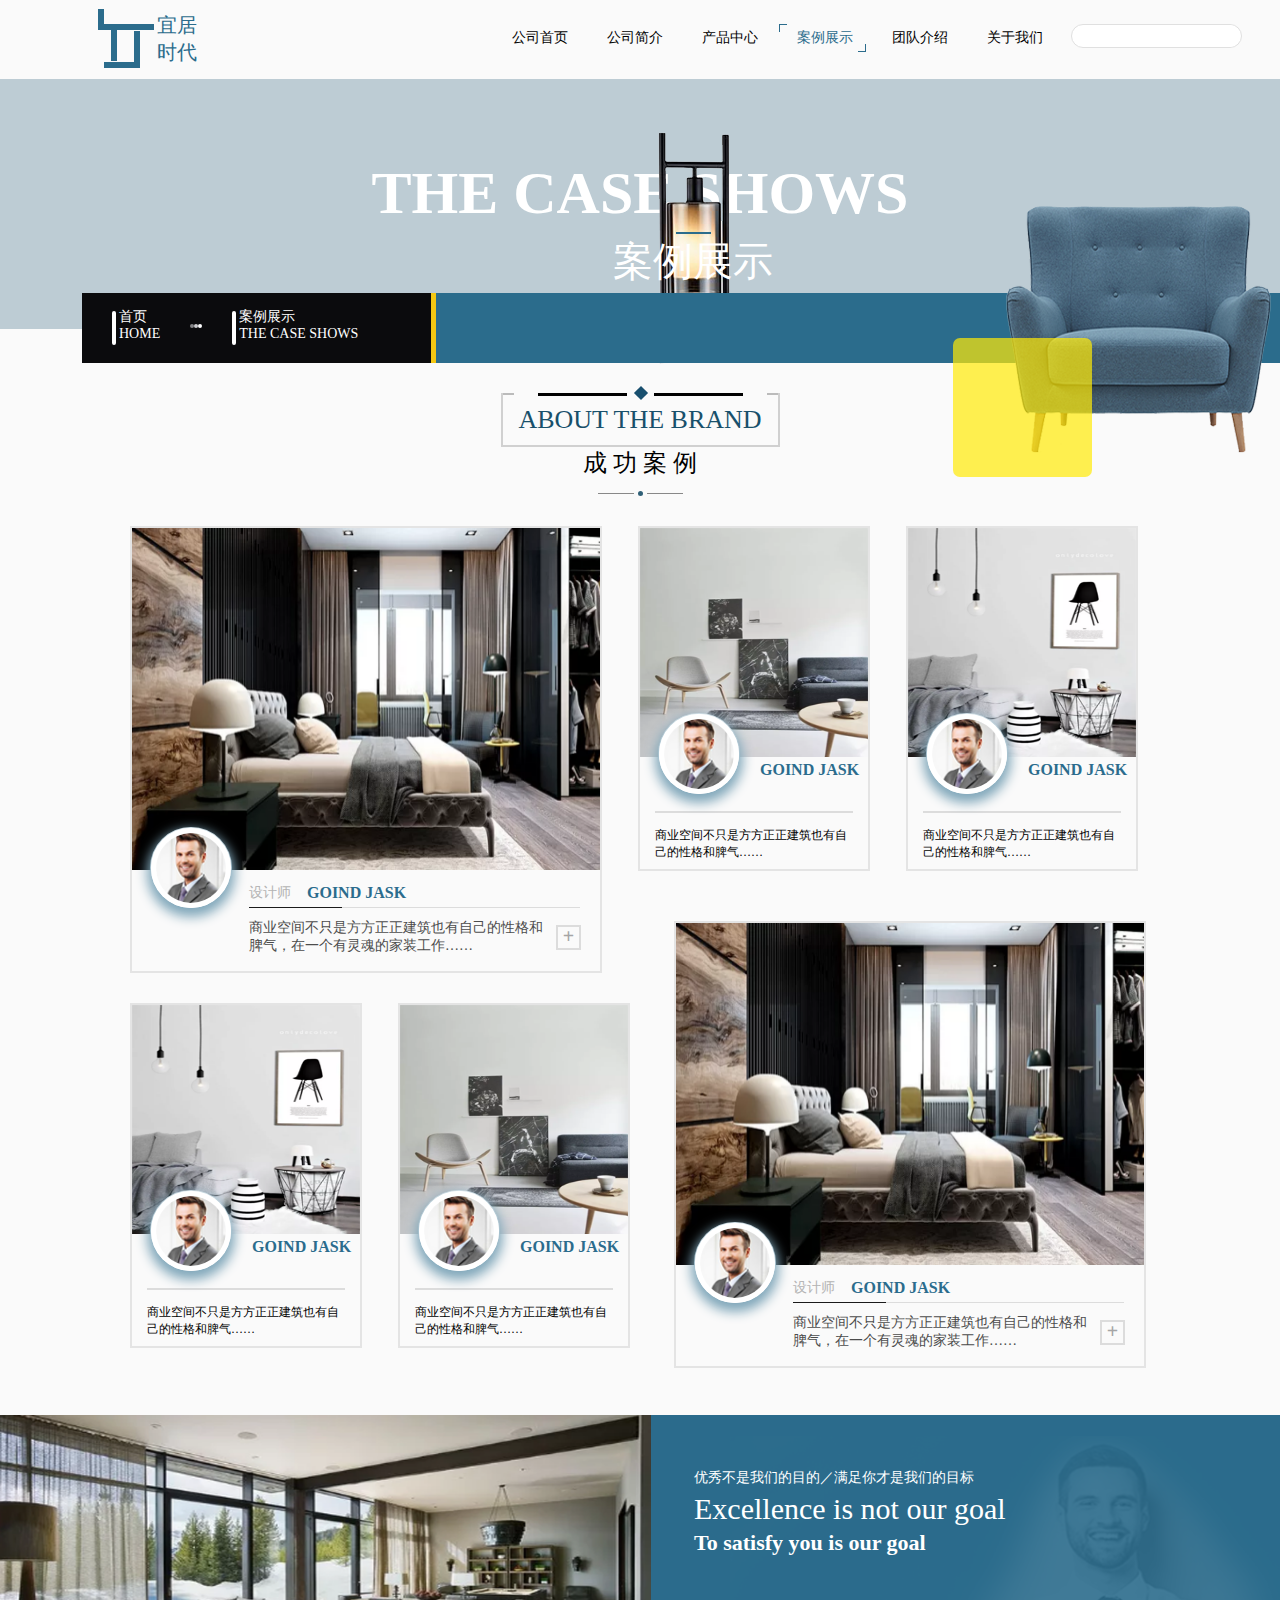
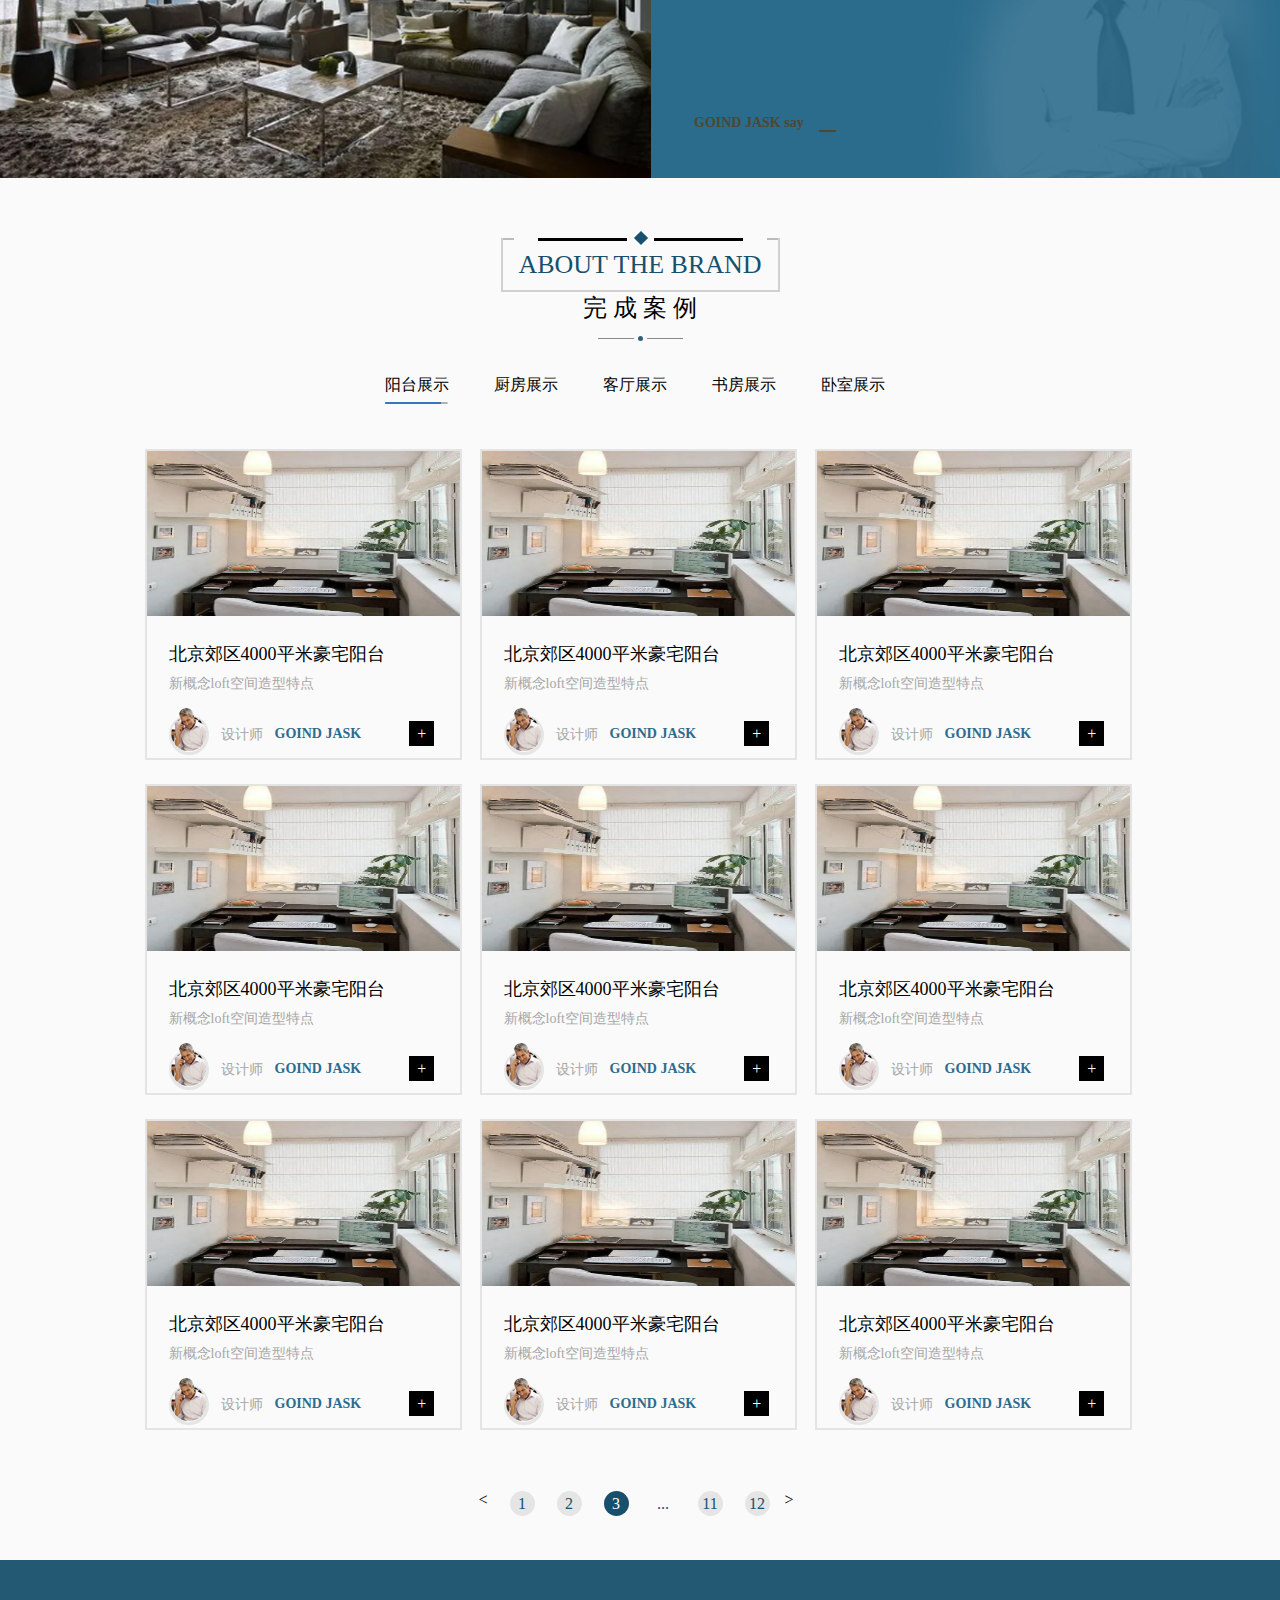
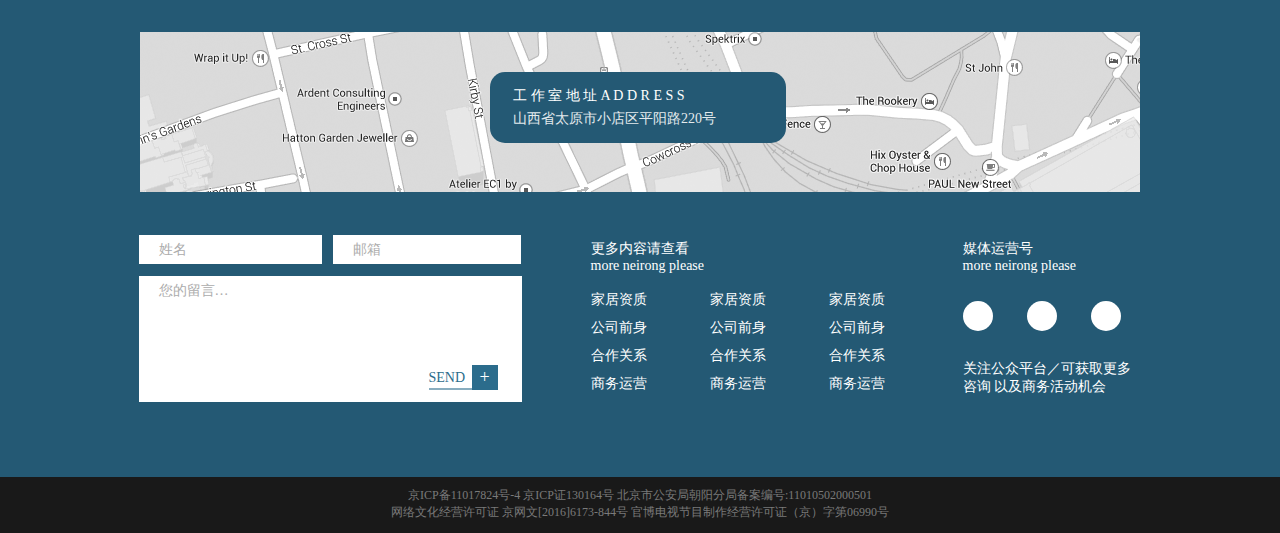
==== anli.html @ 9d671a99 "1" ====
<!DOCTYPE html>
<html lang="en">
<head>
	<meta charset="UTF-8">
	<title>宜居时代</title>
	<link rel="stylesheet" href="css/anli.css">
	<link rel="stylesheet" href="css/public.css">
</head>
<body>
	<!-- 顶部开始 -->
	<div class="top">
		<div class="top_nr">
			<div class="top_nrleft">
				<div class="top_logo">
					<div class="logo_top"></div>
					<div class="logo_bottom">
						<div class="logo_dingwei"></div>
					</div>
				</div>
				<div class="top_logowz">
					宜居时代
				</div>
			</div>
			<div class="top_right">
				<div class="top_search">
					<form action="" method=""> 
						<label for=""></label>
						<input type="search" placeholder="" class="search_kuang">
				    	<input type="submit" value="&#xe633;" class="search_btn">
					</form>
				</div>	
				<div class="top_rwenzi">
					<a href="guanyu.html">
						<div class="top_wzs"></div>
						关于我们
						<div class="top_wzx"></div>
					</a>
				</div>
				<div class="top_rwenzi">
					<a href="tuandui.html">
						<div class="top_wzs"></div>
						团队介绍
						<div class="top_wzx"></div>
					</a>
				</div>
				<div class="top_rwenzi top_rwenzi1">
					<a href="anli.html">
						<div class="top_wzs top_wzs1"></div>
						案例展示
						<div class="top_wzx top_wzx1"></div>
					</a>
				</div>
				<div class="top_rwenzi">
					<a href="chanpin.html">
						<div class="top_wzs"></div>
						产品中心
						<div class="top_wzx"></div>
					</a>
				</div>
				<div class="top_rwenzi">
					<a href="jianjie.html">
						<div class="top_wzs"></div>
						公司简介
						<div class="top_wzx"></div>
					</a>
				</div>
				<div class="top_rwenzi">
					<a href="index.html">
						<div class="top_wzs"></div>
						公司首页
						<div class="top_wzx"></div>
					</a>
				</div>
					
			</div>
		</div>
	</div>
	<!-- 顶部结束 -->
	<!-- banner开始 -->
	<div class="banner">
		<div class="banner_titlte">THE CASE SHOWS</div>
		<img src="img/banner1.png" alt="" class="banner1">
		<div class="banner_zi">
			<div class="banner_lantiao"></div>
			案例展示
		</div>
		<div class="banner_biaoti">
			<div class="banner_biaoti1">
				<div class="banner_shutiao"></div>
				<div class="banner_btwz">
					<p>首页</p>
					<p>HOME</p>
				</div>
				<div class="banner_yuan"></div>
				<div class="banner_yuan banner_yuan1"></div>
				<div class="banner_yuan banner_yuan1 banner_yuan2"></div>

				<div class="banner_shutiao banner_shutiao1"></div>
				<div class="banner_btwz">
					<p>案例展示</p>
					<p>THE CASE SHOWS</p>
				</div>
			</div>
			<div class="banner_biaoti2"></div>
			<img src="img/shafa.png" alt="" class="banner_shafa">
			<div class="banner_huangkuai"></div>
		</div>
	</div>
	<!-- banner结束 -->
	<!-- 成功案例开始 -->
	<div class="succed_title">
		ABOUT THE BRAND
		<div class="succed_tiao"></div>
		<div class="succed_tiao2"></div>
		<div class="succed_tiao3"></div>
		<div class="succed_tiao1"></div>
		<div class="succed_fangkuai"></div>
	</div>
	<div class="succed_name">
		成  功  案  例
	</div>
	<div class="tiao">
		<div class="succed_nametiao"></div>
		<div class="succed_nameyuan"></div>
		<div class="succed_nametiao1"></div>
	</div>
	<div class="succed_neirong">
		<div class="succed_neirong1">
			<img src="img/zuopin1.png" alt="">
			<div class="succeed_touxiang">
				<img src="img/shijishi1.png" alt="">
			</div>
			<div class="succed_jieshao">
				<div class="succed_jieshao_cw">设计师</div>
				<div class="succed_sjsname">GOIND JASK</div>
				<div class="succed_jstiao">
					<div class="succed_jstiao1"></div>
				</div>
				<div class="succed_jssm">
					商业空间不只是方方正正建筑也有自己的性格和脾气，在一个有灵魂的家装工作……
				</div>
				<div class="succed_jiahao">
					<p>+</p>
				</div>
			</div>	
		</div>
		<div class="succed_neirong2">
			<img src="img/zuopin1-1.png" alt="" class="succed_nrimg">
			<div class="succeed_touxiang succeed_touxiang1">
				<img src="img/shijishi1.png" alt="">
			</div>
			<div class="succed_sjsname1">GOIND JASK</div>
			<div class="succed_neirong2js succed_neirong2js1">
				商业空间不只是方方正正建筑也有自己的性格和脾气……
			</div>
		</div>
		<div class="succed_neirong2">
			<img src="img/zuopin1-2.png" alt="" class="succed_nrimg">
			<div class="succeed_touxiang succeed_touxiang1">
				<img src="img/shijishi1.png" alt="">
			</div>
			<div class="succed_sjsname1">GOIND JASK</div>
			<div class="succed_neirong2js succed_neirong2js1">
				商业空间不只是方方正正建筑也有自己的性格和脾气……
			</div>
		</div>

		<div class="succed_neirong2 succed_neirong2_1">
			<img src="img/zuopin1-2.png" alt="" class="succed_nrimg">
			<div class="succeed_touxiang succeed_touxiang1">
				<img src="img/shijishi1.png" alt="">
			</div>
			<div class="succed_sjsname1">GOIND JASK</div>
			<div class="succed_neirong2js succed_neirong2js1">
				商业空间不只是方方正正建筑也有自己的性格和脾气……
			</div>
		</div>
		<div class="succed_neirong2 succed_neirong2_2">
			<img src="img/zuopin1-1.png" alt="" class="succed_nrimg">
			<div class="succeed_touxiang succeed_touxiang1">
				<img src="img/shijishi1.png" alt="">
			</div>
			<div class="succed_sjsname1">GOIND JASK</div>
			<div class="succed_neirong2js succed_neirong2js1">
				商业空间不只是方方正正建筑也有自己的性格和脾气……
			</div>
		</div>
		<div class="succed_neirong1 succed_neirong1_3">
			<img src="img/zuopin1.png" alt="">
			<div class="succeed_touxiang">
				<img src="img/shijishi1.png" alt="">
			</div>
			<div class="succed_jieshao">
				<div class="succed_jieshao_cw">设计师</div>
				<div class="succed_sjsname">GOIND JASK</div>
				<div class="succed_jstiao">
					<div class="succed_jstiao1"></div>
				</div>
				<div class="succed_jssm">
					商业空间不只是方方正正建筑也有自己的性格和脾气，在一个有灵魂的家装工作……
				</div>
				<div class="succed_jiahao">
					<p>+</p>
				</div>
			</div>	
		</div>
	</div>
	<div class="datu">
		<img src="img/datu1.png" alt="" class="datu_img1">
		<img src="img/datu2.png" alt="" class="datu_img2">
		<div class="datu_right"></div>
		<div class="datuzi">
			<p>优秀不是我们的目的／满足你才是我们的目标</p>
			<h4>Excellence is not  our goal</h4>
			<h5>To satisfy you is our goal</h5>
		</div>
		<div class="datuxz">
			<p>GOIND JASK  say</p>
		</div>
		<div class="datu_tiao"></div>
	</div>
	
	<!-- 成功案例结束 -->
	<!-- 完成案例开始 -->
	<div class="wancheng">
		<div class="succed_title succed_title1">
			ABOUT THE BRAND
			<div class="succed_tiao"></div>
			<div class="succed_tiao2"></div>
			<div class="succed_tiao3"></div>
			<div class="succed_tiao1"></div>
			<div class="succed_fangkuai"></div>
		</div>
		<div class="succed_name">
			完 成  案  例
		</div>
		<div class="tiao">
			<div class="succed_nametiao"></div>
			<div class="succed_nameyuan"></div>
			<div class="succed_nametiao1"></div>
		</div>
		<div class="wc_biaoti">
			<a href="">
				<div class="wc_biaoti1">
					<p>阳台展示</p>
					<progress max="100" value="90"></progress>
				</div>
			</a>
			<a href="wenzhang.html">
				<div class="wc_biaoti1">
					<p>厨房展示</p>
				</div>
			</a>
			<a href="">
				<div class="wc_biaoti1">
					<p>客厅展示</p>
				</div>
			</a>
			<a href="">
				<div class="wc_biaoti1">
					<p>书房展示</p>
				</div>
			</a>
			<a href="">
				<div class="wc_biaoti1 wc_biaoti2">
					<p>卧室展示</p>
				</div>
			</a>
		</div>
		<div class="wc_neirong">
			<div class="wc_nr1">
				<img src="img/wc1.png" alt="">
				<p>北京郊区4000平米豪宅阳台</p>
				<h5>新概念loft空间造型特点</h5>
				<div class="wc_touxiang">
					<img src="img/tx1.png" alt="">
				</div>
				<div class="wc_sjs">设计师</div>
				<div class="wc_sjs wc_sjsnm">GOIND JASK</div>
				<div class="wc_hezi">+</div>
			</div>

			<div class="wc_nr1 wc_nr2">
				<img src="img/wc1.png" alt="">
				<p>北京郊区4000平米豪宅阳台</p>
				<h5>新概念loft空间造型特点</h5>
				<div class="wc_touxiang">
					<img src="img/tx1.png" alt="">
				</div>
				<div class="wc_sjs">设计师</div>
				<div class="wc_sjs wc_sjsnm">GOIND JASK</div>
				<div class="wc_hezi">+</div>
			</div>

			<div class="wc_nr1 wc_nr2">
				<img src="img/wc1.png" alt="">
				<p>北京郊区4000平米豪宅阳台</p>
				<h5>新概念loft空间造型特点</h5>
				<div class="wc_touxiang">
					<img src="img/tx1.png" alt="">
				</div>
				<div class="wc_sjs">设计师</div>
				<div class="wc_sjs wc_sjsnm">GOIND JASK</div>
				<div class="wc_hezi">+</div>
			</div>

			<div class="wc_nr1 wc_nr3">
				<img src="img/wc1.png" alt="">
				<p>北京郊区4000平米豪宅阳台</p>
				<h5>新概念loft空间造型特点</h5>
				<div class="wc_touxiang">
					<img src="img/tx1.png" alt="">
				</div>
				<div class="wc_sjs">设计师</div>
				<div class="wc_sjs wc_sjsnm">GOIND JASK</div>
				<div class="wc_hezi">+</div>
			</div>

			<div class="wc_nr1 wc_nr2 wc_nr3">
				<img src="img/wc1.png" alt="">
				<p>北京郊区4000平米豪宅阳台</p>
				<h5>新概念loft空间造型特点</h5>
				<div class="wc_touxiang">
					<img src="img/tx1.png" alt="">
				</div>
				<div class="wc_sjs">设计师</div>
				<div class="wc_sjs wc_sjsnm">GOIND JASK</div>
				<div class="wc_hezi">+</div>
			</div>

			<div class="wc_nr1 wc_nr2 wc_nr3">
				<img src="img/wc1.png" alt="">
				<p>北京郊区4000平米豪宅阳台</p>
				<h5>新概念loft空间造型特点</h5>
				<div class="wc_touxiang">
					<img src="img/tx1.png" alt="">
				</div>
				<div class="wc_sjs">设计师</div>
				<div class="wc_sjs wc_sjsnm">GOIND JASK</div>
				<div class="wc_hezi">+</div>
			</div>

			<div class="wc_nr1 wc_nr3">
				<img src="img/wc1.png" alt="">
				<p>北京郊区4000平米豪宅阳台</p>
				<h5>新概念loft空间造型特点</h5>
				<div class="wc_touxiang">
					<img src="img/tx1.png" alt="">
				</div>
				<div class="wc_sjs">设计师</div>
				<div class="wc_sjs wc_sjsnm">GOIND JASK</div>
				<div class="wc_hezi">+</div>
			</div>

			<div class="wc_nr1 wc_nr2 wc_nr3">
				<img src="img/wc1.png" alt="">
				<p>北京郊区4000平米豪宅阳台</p>
				<h5>新概念loft空间造型特点</h5>
				<div class="wc_touxiang">
					<img src="img/tx1.png" alt="">
				</div>
				<div class="wc_sjs">设计师</div>
				<div class="wc_sjs wc_sjsnm">GOIND JASK</div>
				<div class="wc_hezi">+</div>
			</div>

			<div class="wc_nr1 wc_nr2 wc_nr3">
				<img src="img/wc1.png" alt="">
				<p>北京郊区4000平米豪宅阳台</p>
				<h5>新概念loft空间造型特点</h5>
				<div class="wc_touxiang">
					<img src="img/tx1.png" alt="">
				</div>
				<div class="wc_sjs">设计师</div>
				<div class="wc_sjs wc_sjsnm">GOIND JASK</div>
				<div class="wc_hezi">+</div>
			</div>		
		</div>
		<div class="wc_yema">
			<span class="wc_yemaleft">&lt;</span>	
			<div class="wc_mashu">
				<div class="yema1">1</div>
				<div class="yema1">2</div>
				<div class="yema1 yema2">3</div>
				<div class="yema1 yema3">...</div>
				<div class="yema1">11</div>
				<div class="yema1">12</div>
			</div>
			<span class="wc_yemaright">&gt;</span>
		</div>
	</div>
	<!-- 完成案例结束 -->
	<!-- 站点地图开始 -->
	<div class="map">
		<div class="map_map">
			<img src="img/map.png" alt="">
			<span>&#xe676;</span>
			<div class="map_address">
				<p>工 作 室 地 址 A D D R E S S</p>
				<h5>山西省太原市小店区平阳路220号</h5>
			</div>
		</div>
		<div class="map_lx">
			<div class="map_email">
				<div class="map_name">姓名</div>
				<div class="map_name map_youxiang">邮箱</div>
				<div class="map_name map_liuyan">
					您的留言…
					<div class="map_jiahao">+</div>
					<div class="map_tiao">SEND</div>
				</div>
			</div>
			<div class="map_lianjie">
				<div class="map_lianjie1">
					<p>更多内容请查看</p>
					<span>more neirong please</span>
				</div>
				<div class="map_li1">
						<span>家居资质</span>
						<p>公司前身</p>
						<p>合作关系</p>
						<p>商务运营</p>
					</div>
					<div class="map_li1 map_li2">
						<span>家居资质</span>
						<p>公司前身</p>
						<p>合作关系</p>
						<p>商务运营</p>
					</div>
					<div class="map_li1 map_li2">
						<span>家居资质</span>
						<p>公司前身</p>
						<p>合作关系</p>
						<p>商务运营</p>
					</div>
			</div>
			<div class="map_lianjie map_meiti">
				<div class="map_lianjie1">
					<p>媒体运营号</p>
					<span>more neirong please</span>
				</div>
				<div class="map_weibo">
					<div class="weibo">&#xe699;</div>
					<div class="weibo weixin">&#xe619;</div>
					<div class="weibo weixin">&#xe630;</div>
				</div>
				<div class="map_p">关注公众平台／可获取更多咨询 以及商务活动机会</div>
			</div>
		</div>
	</div>
	<div class="xukezheng">
		<div class="xkz_wenzi">
			京ICP备11017824号-4 京ICP证130164号 北京市公安局朝阳分局备案编号:11010502000501
			<br>网络文化经营许可证 京网文[2016]6173-844号 官博电视节目制作经营许可证（京）字第06990号
		</div>	
	</div>
	<!-- 站点地图结束 -->
</body>
</html>
---- css/anli.css ----
@font-face {
  font-family: 'iconfont';  /* project id 569558 */
  src: url('https://at.alicdn.com/t/font_569558_vj37noidc6p3nmi.eot');
  src: url('https://at.alicdn.com/t/font_569558_vj37noidc6p3nmi.eot?#iefix') format('embedded-opentype'),
  url('https://at.alicdn.com/t/font_569558_vj37noidc6p3nmi.woff') format('woff'),
  url('https://at.alicdn.com/t/font_569558_vj37noidc6p3nmi.ttf') format('truetype'),
  url('https://at.alicdn.com/t/font_569558_vj37noidc6p3nmi.svg#iconfont') format('svg');
}
body{
	background-color: #FAFAFA;
}
.top{
	width: 100%;
	height: 79px;
	padding-top:  9px;
}
.top_nr{
	width: 1152px;	
	height: 59px;
	margin-left: 90px;
}
.top_nrleft{
	width: 103px;
	height: 59px;
	margin-left: 8px;
	float: left;
}
.top_logo{
	float: left;
}
.logo_top{
	width: 56px;
	height: 21px;
	border-bottom: 6px solid #2B6C8C;
	border-left: 6px solid #2B6C8C;
}
.logo_bottom{
	width: 36px;
	height: 37px;
	border-bottom: 6px solid #2B6C8C;
	border-right: 6px solid #2B6C8C;
	margin-top: 1px;
	margin-left: 6px;
	position: relative;
}
.logo_dingwei{
	width: 6px;
	height: 31px;
	background-color: #2B6C8C;
	position: absolute;
	left: 7px;
	top: -1px;
}
.top_logowz{
	width: 44px;
	height: 47px;
	float: left;
	margin-left: 3px;
	margin-top: 3px;
	color: #2B6C8C;
	font-size: 20px;
	font-family: "微软雅黑";
}
.top_rwenzi{
	width: 87px;
	height: 28px;
	margin-left: 8px;
	margin-top: 15px;
	padding-left: 18px; 
	font-size: 16px;
	color: #000;
	font-size: 14px;
	font-family: "微软雅黑";
	line-height: 28px;
	float: right;
	position: relative;
}
.top_rwenzi a{
	color: #000;
}
.top_wzs{
	width: 8px;
	height: 8px;
	border-top: 1px solid #2B6C8C;
	border-left: 1px solid #2B6C8C;
	position: absolute;
	top: 0;
	left: 0;
	opacity: 0;
}
.top_wzx{
	width: 8px;
	height: 8px;
	border-bottom: 1px solid #2B6C8C;
	border-right: 1px solid #2B6C8C;
	position: absolute;
	bottom: 0;
	right: 0;
	opacity: 0;
}
.top_search{
    position: relative;
	width: 171px;
    height: 24px;
    margin-left: 15px;
	margin-top: 15px;
	float: right;
}
.search_kuang{
	width: 171px;
    height: 24px;
    border: 1px solid #e0e0e0;
    padding: 0 10px;
    border-radius: 30px;
    background-color: white;
    position: absolute;
    left: 0;
    top: 0;
    outline: none;
}
.search_btn{
	font-family: 'iconfont';
	float: right;
	width: 24px;
    height: 22px;
    margin-top: 1px;
    margin-right: 2px;
    font-weight: bold;
    border-radius: 30px;
    background-color: white;
    border:0 solid #e0e0e0;
	line-height: 22px;
    font-size: 12px;
    color: #555555;
    position: absolute;
    right: 0px;
    top: 0;
    outline: none;
}
.top_rwenzi:hover{
	cursor: pointer;
	color: #2B6C8C;
}
.top_rwenzi:hover .top_wzs{
	opacity: 1;
}
.top_rwenzi:hover .top_wzx{
	opacity: 1;
}
.top_rwenzi1 a{
	color: #2B6C8C;
}
.top_wzs1{
	opacity: 1;
}
.top_wzx1{
	opacity: 1;
}
.banner{
	width: 100%;
	height: 250px;
	background-color: #BDCCD4;
	position: relative;
}
.banner_lantiao{
	width: 35px;
	height: 2px;
	background-color: #2B6C8C;
	margin: 0 auto;
}
.banner_titlte{
	padding-top: 80px;
	text-align: center;
	font-size: 60px;
	font-weight: bold;
	color: #FFFFFF;
}
.banner1{
	position: absolute;
	left: 600px;
	top: 30px;
}
.banner_zi{
	position: absolute;
	left: 613px;
	top: 153px;
	font-size: 40px;
	color: #fff;
}
.banner_biaoti{
	width: 1200px;
	height: 70px;
	background-color: #2B6C8C;
	margin: 0 auto;
	position: absolute;
	left: 82px;
	top: 214px;
}
.banner_biaoti1{
	width: 349px;
	height: 100%;
	background-color: #0B0B0D;
	float: left;
	padding-left: 30px;
}
.banner_shutiao{
	width: 4px;
	height: 34px;
	background-color: #fff;
	border-radius: 4px;
	margin-top: 18px;
	float: left;
}
.banner_btwz{
	color: #fff;
	float: left;
	margin-top: 15px;
	font-size: 14px;
	padding-left: 3px;
}
.banner_yuan{
	width: 4px;
	height: 4px;
	background-color: #858587;
	margin-left: 30px;
	margin-top: 31px;
	padding-left: 1px;
	border-radius: 50%;
	float: left;
}
.banner_yuan1{
	margin-left: 0;
	background-color: #CBCBCE;
}
.banner_yuan2{
	background-color: #fff;
}
.banner_shutiao1{
	margin-left: 30px;
}
.banner_biaoti2{
	width: 5px;
	height: 100%;
	background-color: #F5C813;
	float: left;
}
.banner_shafa{
	position: absolute;
	right: -110px;
	top: -230px;
}
.banner_huangkuai{
	width: 139px;
	height: 139px;
	background-color: #FFEA05;
	border-radius: 7px;
	opacity: 0.7;
	position: absolute;
	right: 190px;
	top: 45px;
}
.succed_title{
	width: 279px;
	height: 54px;
	margin: 0 auto;
	border-bottom: 2px solid #D0D0D0;
	border-left: 2px solid #D0D0D0;
	border-right: 2px solid #D0D0D0;
	font-size: 26px;
	color: #18506B;
	text-align: center;
	line-height: 54px;
	margin-top: 64px;
	position: relative;
}
.succed_tiao{
	position: absolute;
	left: 0;
	top: 0;
	width: 11px;
	height: 2px;
	background-color: #BBBBBB;
}
.succed_tiao1{
	position: absolute;
	right: 0;
	top: 0;
	width: 11px;
	height: 2px;
	background-color: #BBBBBB;
}
.succed_tiao2{
	position: absolute;
	top: 0;
	left: 35px;
	width: 89px;
	height: 3px;
	background-color: #000000;
}
.succed_tiao3{
	position: absolute;
	top: 0;
	right: 35px;
	width: 89px;
	height: 3px;
	background-color: #000000;
}
.succed_fangkuai{
	width: 10px;
	height: 10px;
	position: absolute;
	left: 133px;
	top: -5px;
	transform: rotate(45deg);
	background-color: #184F6E;
}
.succed_name{
	text-align: center;
	font-size: 24px;
	color:#000000 ;
}
.tiao{
	width: 85px;
	height: 5px;
	margin: 0 auto;
	margin-top: 12px;
}
.succed_nametiao{
	 width: 36px;
	 height: 1px;
	 margin-top: 2px;
	 background-color: #888888;
	 float: left;
}
.succed_nameyuan{
	width: 5px;
	height: 5px;
	border-radius: 50%;
	margin:0 4px;
	background-color: #306077;
	float: left;
}
.succed_nametiao1{
	 width: 36px;
	 height: 1px;
	 margin-top: 2px;
	 background-color: #888888;
	 float: left;
}
.succed_neirong{
	width: 1020px;
	height: 844px;
	margin: 0 auto;
	margin-top: 30px;
	position: relative;
}
.succed_neirong1{
	width: 472px;
	height: 447px;
	border: 2px solid #E4E4E4;
	float: left;
	position: relative;
}
.succed_neirong1 img{
	width: 468px;
	height: 342px;
}
.succeed_touxiang{
	width: 82px;
	height: 82px;
	background-color: #fff;
	border-radius: 50%;
	position: absolute;
	top: 299px;
	left: 18px;
}
.succeed_touxiang img{
	width: 80px;
	height: 80px;
	border-radius: 50%;
	border: 5px solid #fff;
	margin: 0 auto;
	margin-top: 1px;
	display: block;
	box-shadow: 0 5px 12px 4px #80a7ba;
}
.succed_jieshao{
	width: 332px;
	height: 68px;
	margin-left: 117px;
	margin-top: 10px;
	position: relative;
}
.succed_jieshao_cw{
	font-size: 14px;
	font-family: "微软雅黑";
	color: #B4B4B4;
	font-weight: lighter;
	float: left;
}
.succed_sjsname{
	font-family: san francisco display;
	font-size: 16px;
	color: #2B6C8D;
	font-weight: bold;
	margin-left: 16px;
	float: left;
}
.succed_jstiao{
	width: 331px;
	height: 1px;
	background-color: #DCDCDC;
	position: absolute;
	top: 23px;
	left:0;
}
.succed_jstiao1{
	width: 93px;
	height: 1px;
	background-color: #1B1B1B;
	position: absolute;
	left:0;
	top:0;
}
.succed_jssm{
	width: 300px;
	height: 33px;
	font-size: 14px;
	font-family:"微软雅黑";
	color: #4C4C4C;
	position: absolute;
	bottom: 0;
	left: 0;
}
.succed_jiahao{
	width: 25px;
	height: 25px;
	border: 2px solid #DCDCDC;
	position: absolute;
	bottom:2px;
	right:0;
	color: #A5A5A5;
	font-size: 20px;
	font-weight: bold;
	line-height: 19px;
	text-align: center;
}
.succed_neirong2{
	width: 232px;
	height: 345px;
	margin-left: 36px;
	float: left;
	border: 2px solid #E4E4E4;
	position: relative;
}
.succed_nrimg{
	width: 228px;
	height: 229px;
}
.succeed_touxiang1{
	top: 185px;
}
.succed_sjsname1{
	font-family: san francisco display;
	font-size: 16px;
	color: #2B6C8D;
	font-weight: bold;
	margin-left:120px;
	float: left;
}
.succed_neirong2js{
	width: 198px;
	height: 49px;
	border-top: 2px solid #DCDCDC;
	margin: 0 auto;
	margin-top: 50px;
	padding-top: 14px;
}
.succed_neirong2js1{
	font-size: 12px;
}
.succed_neirong2_1{
	position: absolute;
	top:477px;
	margin-left:0;
}
.succed_neirong2_2{
	position: absolute;
	top:477px;
	margin-left: 268px;
}
.succed_neirong1_3{
	margin-top: 50px;
	margin-left: 72px;
}
.datu{
	width: 100%;
	height: 363px;
	margin-top: 45px;
	position: relative;
	background-color:#2B6C8C;
}
.datu_img1{
	width: 651px;
	height: 100%;
	float: left;
}
.datu_right{
	width: 710px;
	height: 100%;
	background-color: #2B6C8C;
	position: absolute;
	top: 0;
	left: 651px;
	opacity: 0.9;
	float: left;
}
.datu_img2{
	width: 550px;
	height: 342px;
	position: absolute;
	bottom: 0;
	right: 0px;
}
.datuzi{
	width: 358px;
	height: 139px;
	position: absolute;
	left: 694px;
	top: 54px;
}
.datuzi p{
	font-size: 14px;
	color: #fff;
}
.datuzi h4{
	font-size: 30px;
	font-weight: 350;
	color: #fff;
	margin-top: 5px;
}
.datuzi h5{
	font-size: 22px;
	color: #fff;
	margin-top: 4px;
}
.datuxz{
	width: 128px;
	height: 15px;
	position: absolute;
	left: 694px;
	top: 300px;
}
.datuxz p{
	font-size: 14px;
	color: #4E4831;
	font-weight: bold;
}
.datu_tiao{
	width: 17px;
	height: 2px;
	position: absolute;
	left:819px;
	top: 315px;
	background-color: #4E4831;
}
.succed_title1{
	margin-top: 60px;
}
.wc_biaoti{
	width: 510px;
	height: 28px;
	margin: 0 auto;
	margin-top: 34px;
}
.wc_biaoti1{
	width: 105px;
	height: 28px;
	color: #000;
	display: inline-block;
}
.wc_biaoti2{
	width: 70px;
}
progress{
	width: 63px;
	height: 4px;
	display: block;
	margin-top: 5px;
}
.wc_neirong{
	width: 991px;
	height: 981px;
	margin: 0 auto;
	margin-top: 46px;
}
.wc_nr1{
	width: 317px;
	height: 311px;
	border: 2px solid #E4E4E4; 
	float: left;
}
.wc_nr1 img{
	width: 313px;
	height: 165px;
}
.wc_nr1 p{
	font-size: 18px;
	margin-top: 22px;
	margin-left: 22px;
}
.wc_nr1 h5{
	font-size: 14px;
	color: #A6A6A6;
	font-weight: 300;
	margin-top: 9px;
	margin-left: 22px;
}
.wc_touxiang{
	width: 40px;
	height: 40px;
	border-radius: 50%;
	border: 3px solid #E5E5E5;
	margin: 22px 0 0 22px;
	position: relative;
	display: inline-block;
	float: left;
}
.wc_touxiang img{
	width: 35px;
	height: 43px;
	position: absolute;
	top:-10px ;
	left: -1px;
}
.wc_sjs{
	font-size: 14px;
	color: #A6A6A6;
	font-weight: 300;
	margin-top: 33px;
	margin-left: 12px;
	display: inline-block;
	float: left;
}
.wc_sjsnm{
	font-weight: bold;
	color: #2C6B8E;
	float: left;
}
.wc_hezi{
	width: 25px;
	height: 25px;
	margin-top: 28px;
	margin-left: 48px;
	float: left;
	background-color: #000000;
	line-height: 25px;
	text-align: center;
	color: #fff;
}
.wc_nr2{
	margin-left: 18px;
}
.wc_nr3{
	margin-top: 24px;
}
.wc_yema{
	width: 323px;
	height: 24px;
	margin: 0 auto;
	margin-top: 61px;
}
.wc_yema span{
	font-size: 16px;
	color: #000;
	float: left;
}
.wc_mashu{
	width: 297px;
	height: 24px;
	float: left;
}
.yema1{
	width: 25px;
	height: 25px;
	border-radius: 50%;
	background-color: #E5E5E5;
	line-height: 25px;
	text-align: center;
	color: #184F6B;
	margin-left: 22px;
	float: left;
}
.yema2{
	background-color: #184F6B;
	color: #fff;
}
.yema3{
	background-color:#FAFAFA;
}
.yema1:hover{
	background-color: #184F6B;
	color: #fff;
	cursor: pointer;
}
.map{
	width: 100%;
	height: 517px;
	background-color: #245974;
	margin-top: 45px;
	float: left;
}
.map_map{
	width: 1000px;
	height: 160px;
	margin: 0 auto;
	margin-top: 72px;
	position: relative;
}
.map_map img{
	width: 1000px;
	height: 160px;
}
.map_map span{
	font-family: 'iconfont';
	font-size: 28px;
	color: #245974;
	position: absolute;
	left: 294px;
	top: 52px;
}
.map_address{
	width: 296px;
	height: 71px;
	border-radius: 15px;
	background-color:#245974;
	position: absolute;
	left: 350px;
	top: 40px;
	padding: 15px 23px;
}
.map_address p{
	font-size: 14px;
	color: #fff;
}
.map_address h5{
	font-size: 14px;
	color: #E3EAED;
	font-weight: 300;
	margin-top: 5px;
}
.map_lx{
	width: 1003px;
	height: 167px;
	margin: 0 auto;
	margin-top: 43px;
}
.map_email{
	width: 383px;
	height: 167px;
	float: left;
}
.map_name{
	width: 183px;
	height: 29px;
	background-color: #fff;
	padding-left: 20px;
	font-size: 14px;
	color: #ACACAC;
	line-height: 29px;
	float: left;
}
.map_youxiang{
	width: 188px;
	margin-left: 11px;
}
.map_liuyan{
	width: 383px;
	height: 126px;
	margin-top: 12px;
}
.map_jiahao{
	width: 26px;
	height: 25px;
	background-color: #2B6C8C;
	float: right;
	margin-right: 24px;
	margin-top: 89px;
	font-size: 18px;
	color: #fff;
	line-height: 25px;
	text-align: center;
}
.map_tiao{
	width: 43px;
	height: 25px;
	border-bottom: 2px solid #88ADBF;
	float: right;
	margin-top: 89px;
	color: #2B6C8C;
	font-size: 14px;
	line-height: 25px;
}
.map_lianjie{
	width: 366px;
	height: 163px;
	padding-left: 69px;
	float: left;
}
.map_lianjie1{
	width: 141px;
	height: 31px;
	margin-top: 5px;
	font-size: 14px;
	color: #fff;
}
.map_li1{
	width: 57px;
	height: 102px;
	margin-top: 20px;
	float: left;
	font-size: 14px;
	color: #fff;
}
.map_li1 p{
	margin-top: 10px;
}
.map_li2{
	margin-left: 62px;
}
.map_meiti{
	width: 179px;
	padding-left: 0;
	float: right;
}
.map_weibo{
	width: 160px;
	height: 89px;
}
.weibo{
	width: 30px;
	height: 30px;
	border-radius: 50%;
	background-color: #fff;
	margin-top: 30px;
	font-family: 'iconfont';
	color: #7F7F7F;
	line-height: 30px;
	text-align: center;
	float: left;
}
.weixin{
	margin-left: 34px;
}
.map_p{
	font-size: 14px;
	color: #fff;
}
.xukezheng{
	width: 100%;
	height: 56px;
	background-color: #191919;
	margin-top: 562px;	
}
.xkz_wenzi{
	width: 523px;
	height: 56px;
	margin: 0 auto;
	font-size: 12px;
	text-align: center;
	padding-top: 10px;
	color: #7A7A7A;
}
---- css/public.css ----
*{
	margin: 0;
	padding: 0;
	text-decoration: none;
	font-style: normal;
	list-style: none;
	-webkit-tap-highlight-color: rgba(0, 0, 0, 0);
	box-sizing:border-box; 
}
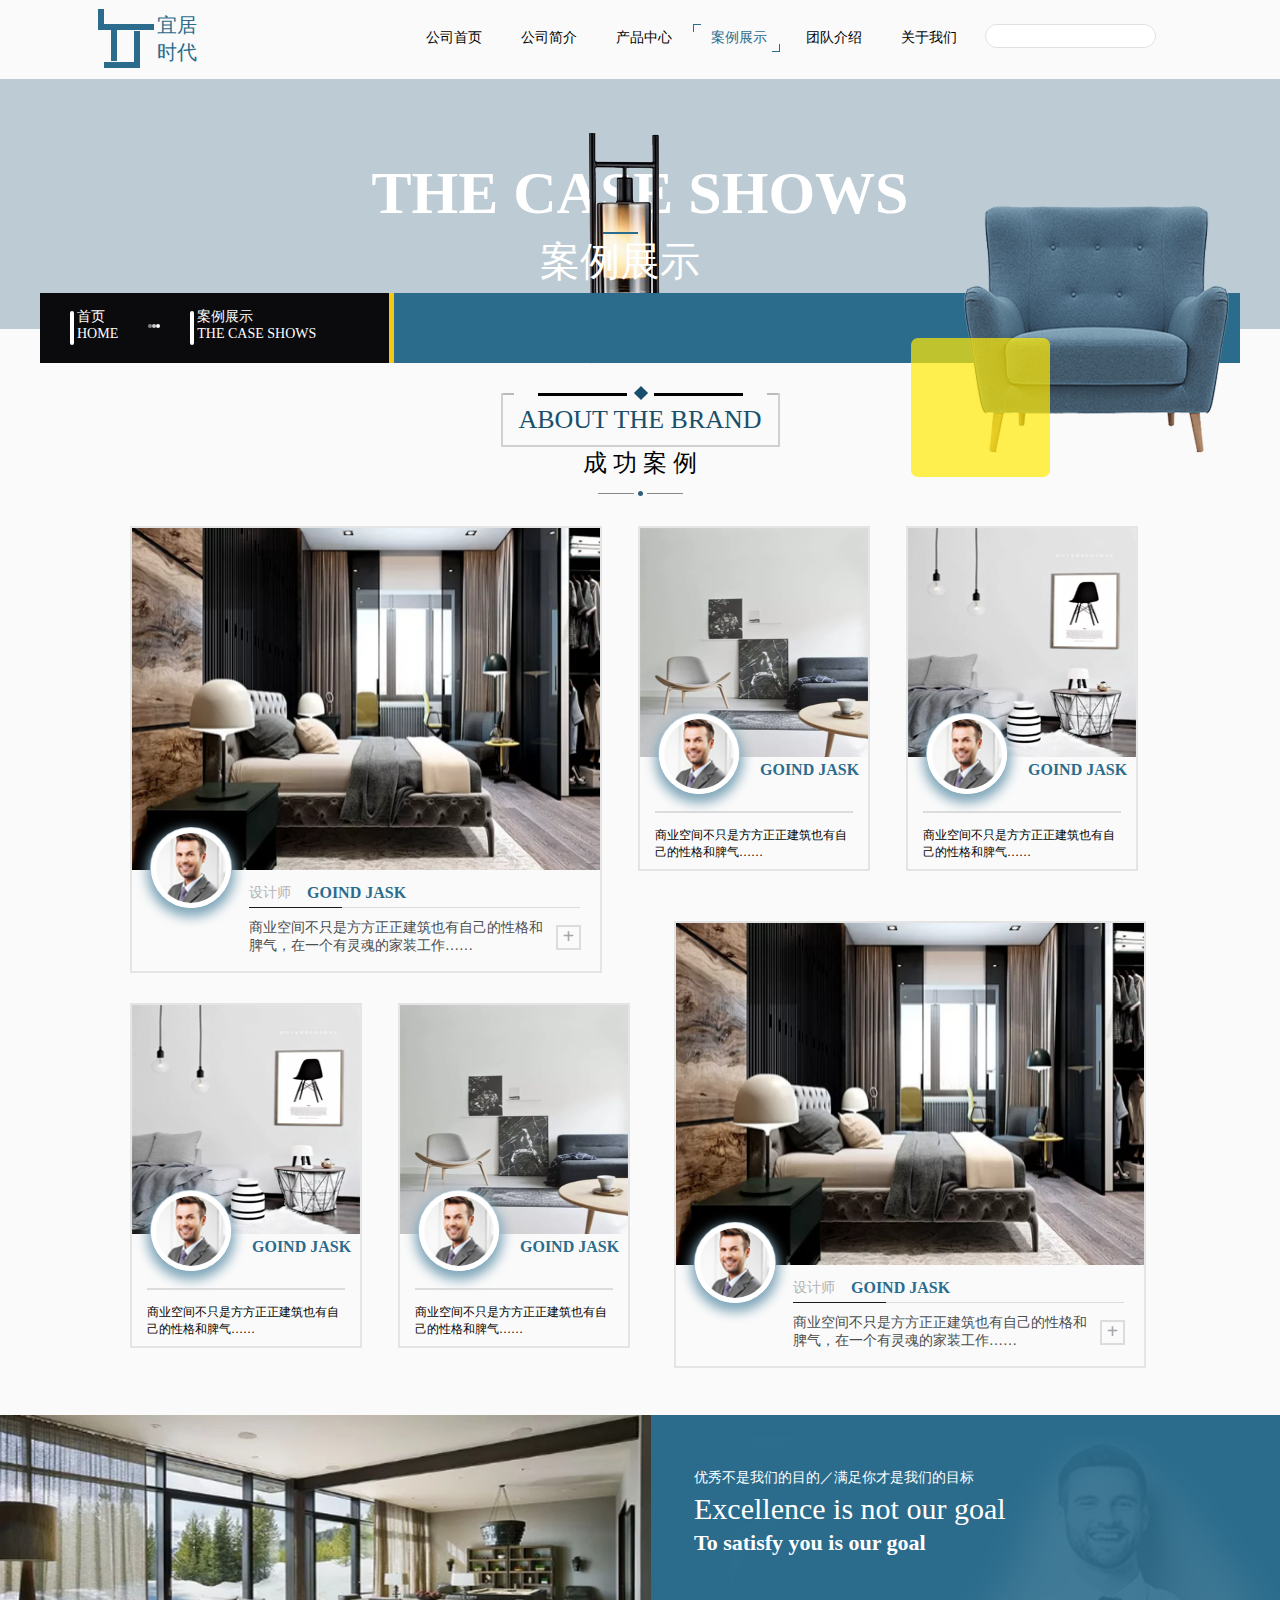
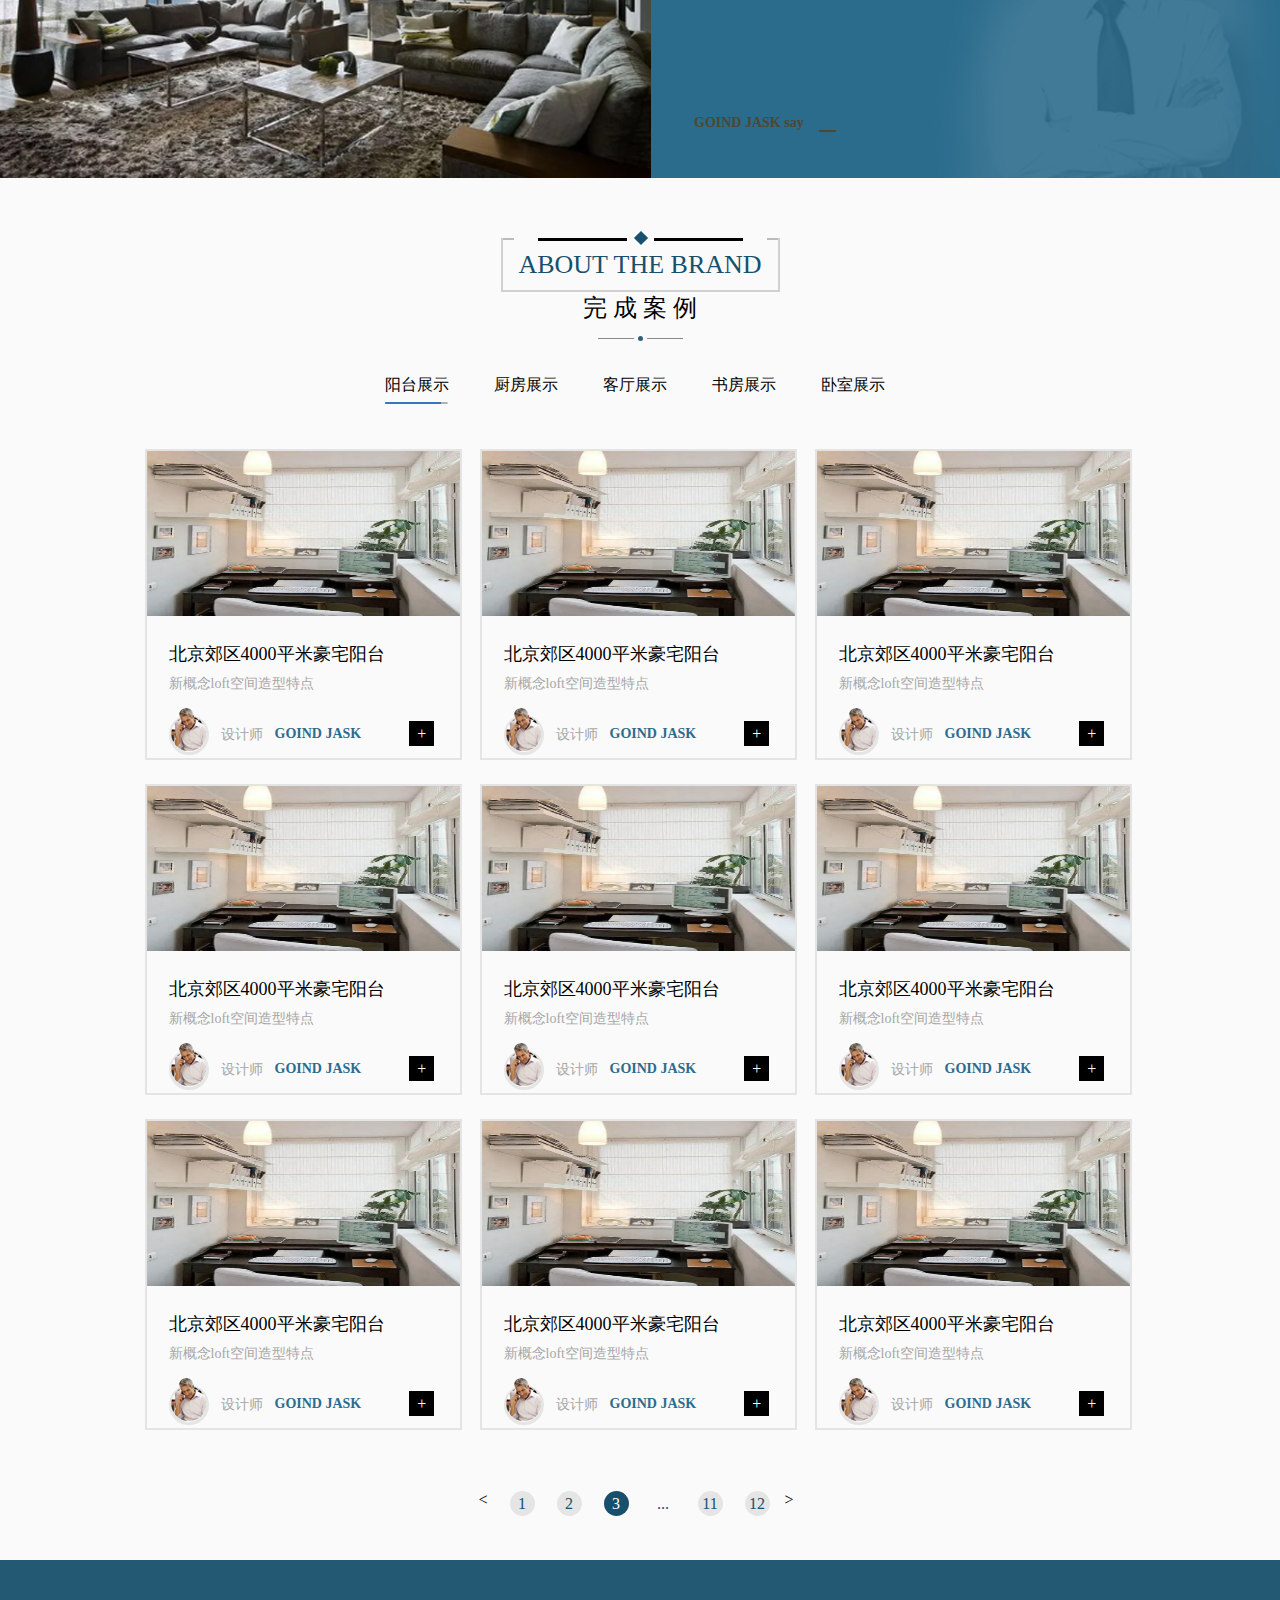
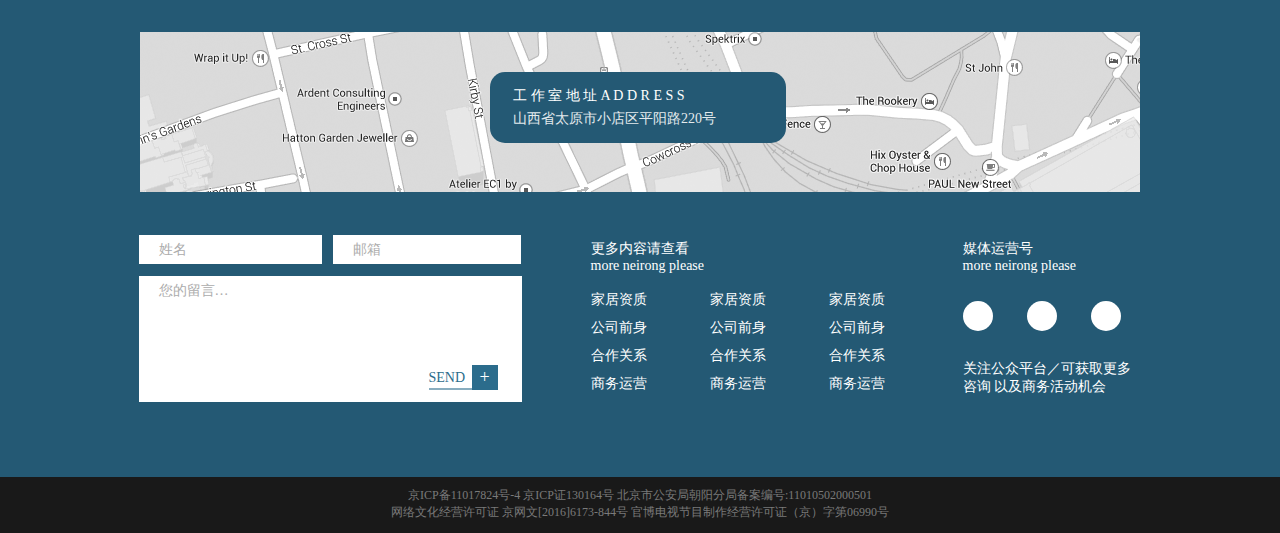
==== commit f426f2bd: "1" ====
--- a/anli.html
+++ b/anli.html
@@ -78,32 +78,35 @@
 	<!-- 顶部结束 -->
 	<!-- banner开始 -->
 	<div class="banner">
-		<div class="banner_titlte">THE CASE SHOWS</div>
-		<img src="img/banner1.png" alt="" class="banner1">
-		<div class="banner_zi">
-			<div class="banner_lantiao"></div>
-			案例展示
-		</div>
-		<div class="banner_biaoti">
-			<div class="banner_biaoti1">
-				<div class="banner_shutiao"></div>
-				<div class="banner_btwz">
-					<p>首页</p>
-					<p>HOME</p>
-				</div>
-				<div class="banner_yuan"></div>
-				<div class="banner_yuan banner_yuan1"></div>
-				<div class="banner_yuan banner_yuan1 banner_yuan2"></div>
-
-				<div class="banner_shutiao banner_shutiao1"></div>
-				<div class="banner_btwz">
-					<p>案例展示</p>
-					<p>THE CASE SHOWS</p>
-				</div>
-			</div>
-			<div class="banner_biaoti2"></div>
-			<img src="img/shafa.png" alt="" class="banner_shafa">
-			<div class="banner_huangkuai"></div>
+		<div class="banner_center">
+			<div class="banner_titlte">THE CASE SHOWS</div>
+			<img src="img/banner1.png" alt="" class="banner1">
+			<div class="banner_zi">
+				<div class="banner_lantiao"></div>
+				案例展示
+			</div>
+			<div class="banner_biaoti">
+				<div class="banner_biaoti1">
+					<div class="banner_shutiao"></div>
+					<div class="banner_btwz">
+						<p>首页</p>
+						<p>HOME</p>
+					</div>
+					<div class="banner_yuan"></div>
+					<div class="banner_yuan banner_yuan1"></div>
+					<div class="banner_yuan banner_yuan1 banner_yuan2"></div>
+
+					<div class="banner_shutiao banner_shutiao1"></div>
+					<div class="banner_btwz">
+						<p>案例展示</p>
+						<p>THE CASE SHOWS</p>
+					</div>
+				</div>
+				<div class="banner_biaoti2"></div>
+				<img src="img/shafa.png" alt="" class="banner_shafa">
+				<div class="banner_huangkuai"></div>
+			</div>
+
 		</div>
 	</div>
 	<!-- banner结束 -->
@@ -379,12 +382,12 @@
 		<div class="wc_yema">
 			<span class="wc_yemaleft">&lt;</span>	
 			<div class="wc_mashu">
-				<div class="yema1">1</div>
-				<div class="yema1">2</div>
-				<div class="yema1 yema2">3</div>
-				<div class="yema1 yema3">...</div>
-				<div class="yema1">11</div>
-				<div class="yema1">12</div>
+				<a href=""><div class="yema1">1</div></a>
+				<a href=""><div class="yema1">2</div></a>
+				<a href=""><div class="yema1 yema2">3</div></a>
+				<a href=""><div class="yema1 yema3">...</div></a>
+				<a href=""><div class="yema1">11</div></a>
+				<a href=""><div class="yema1">12</div></a>
 			</div>
 			<span class="wc_yemaright">&gt;</span>
 		</div>
--- a/css/anli.css
+++ b/css/anli.css
@@ -15,9 +15,10 @@
 	padding-top:  9px;
 }
 .top_nr{
-	width: 1152px;	
 	height: 59px;
+	margin: 0 auto;
 	margin-left: 90px;
+	margin-right: 124px;
 }
 .top_nrleft{
 	width: 103px;
@@ -162,6 +163,12 @@
 	background-color: #BDCCD4;
 	position: relative;
 }
+.banner_center {
+	width: 1200px;
+	height: 250px;
+	margin: 0 auto;
+	position: relative;
+}
 .banner_lantiao{
 	width: 35px;
 	height: 2px;
@@ -177,12 +184,12 @@
 }
 .banner1{
 	position: absolute;
-	left: 600px;
+	left: 490px;
 	top: 30px;
 }
 .banner_zi{
 	position: absolute;
-	left: 613px;
+	left: 500px;
 	top: 153px;
 	font-size: 40px;
 	color: #fff;
@@ -193,7 +200,7 @@
 	background-color: #2B6C8C;
 	margin: 0 auto;
 	position: absolute;
-	left: 82px;
+	/*left: 82px;*/
 	top: 214px;
 }
 .banner_biaoti1{
@@ -860,7 +867,7 @@
 	width: 100%;
 	height: 56px;
 	background-color: #191919;
-	margin-top: 562px;	
+	float: left;
 }
 .xkz_wenzi{
 	width: 523px;
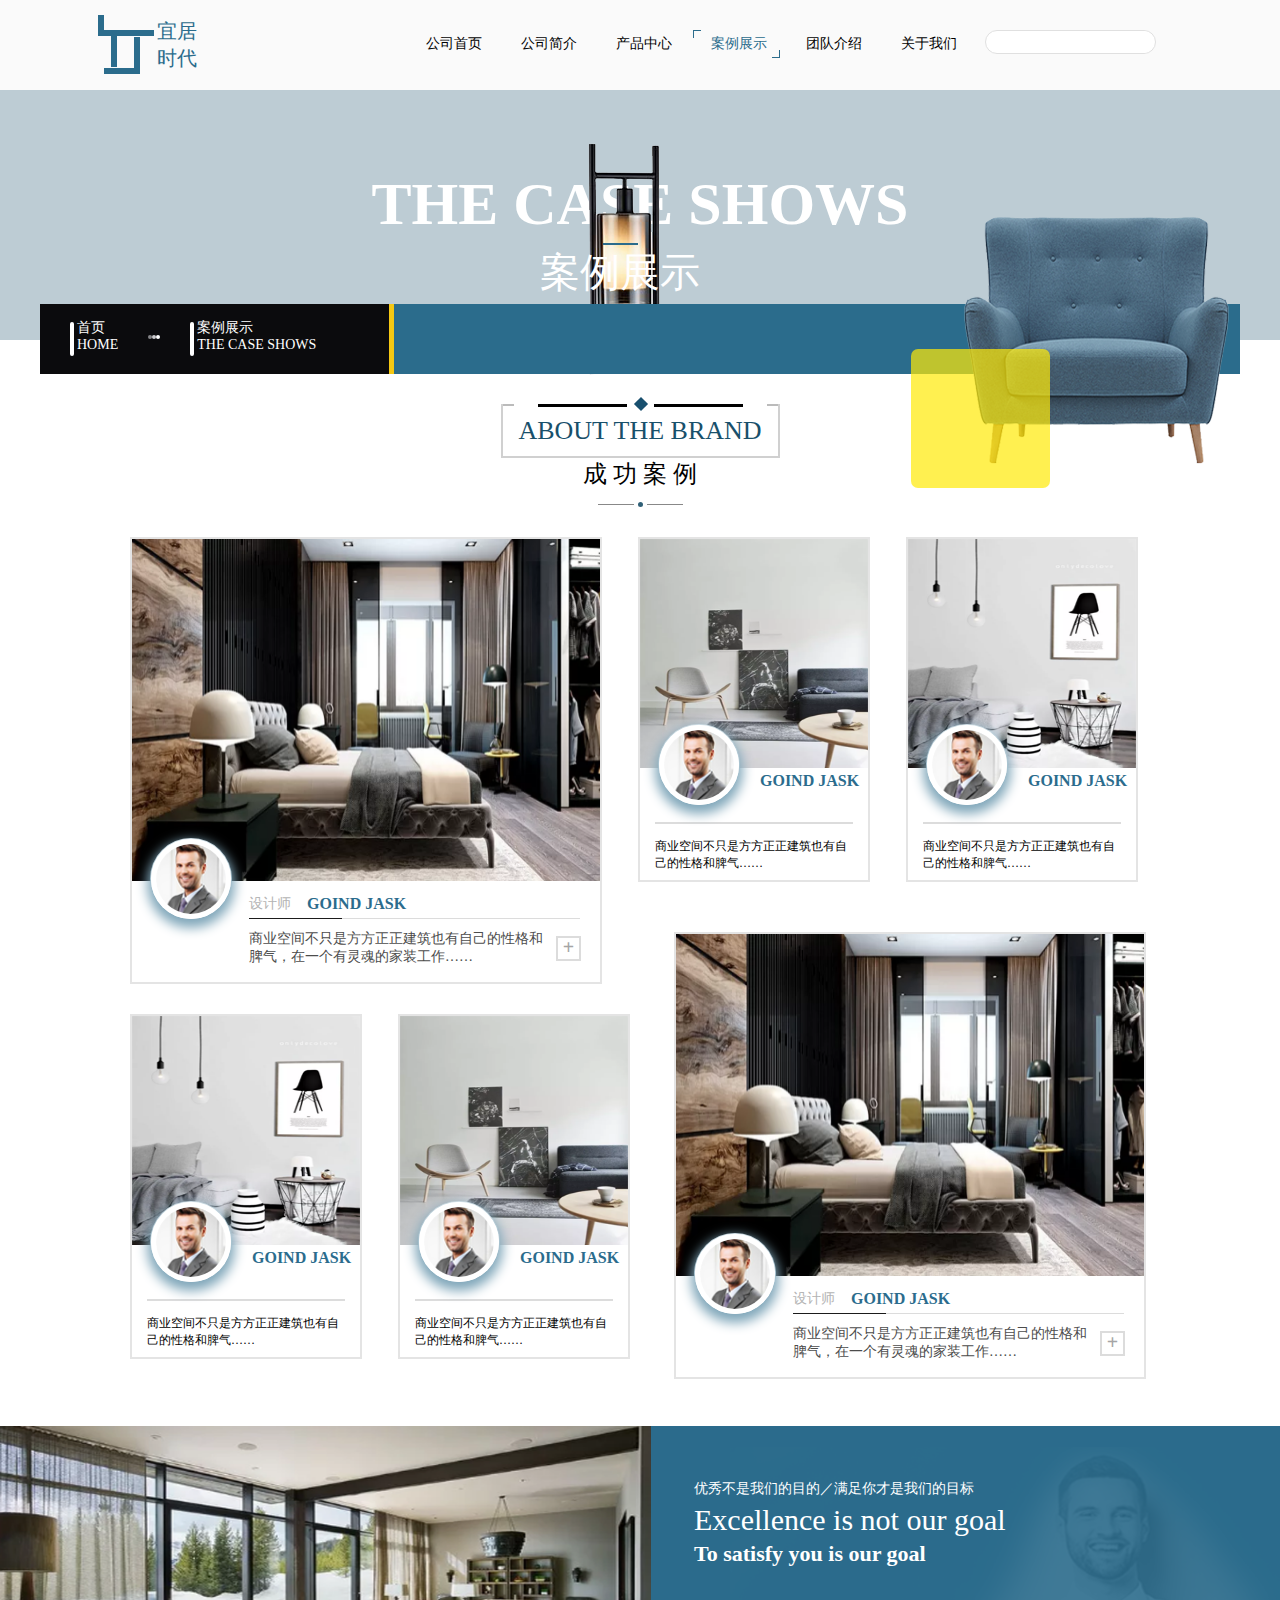
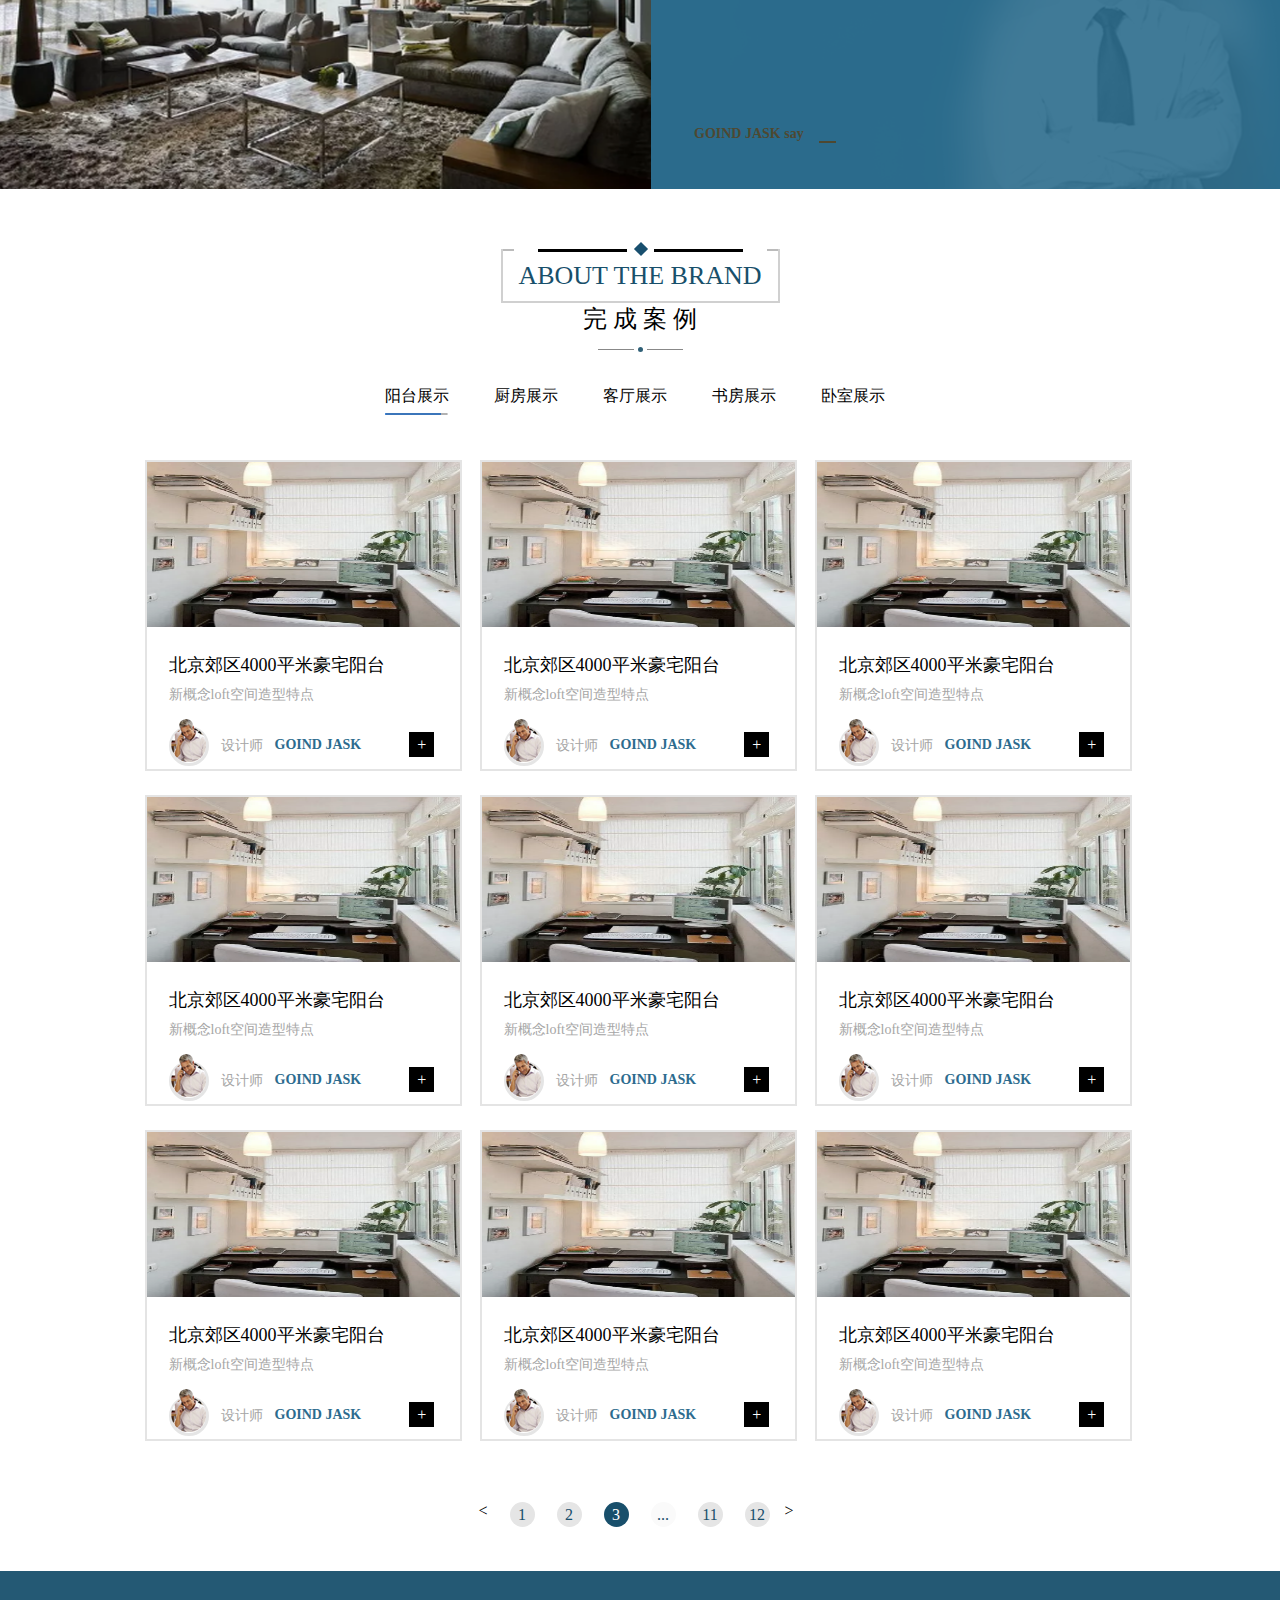
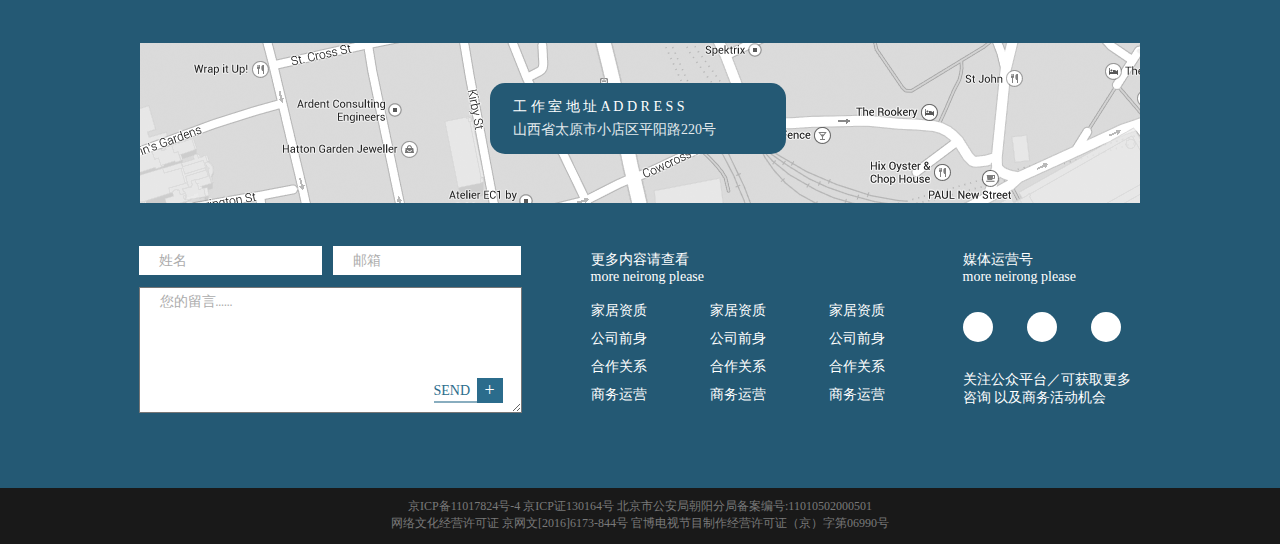
==== commit 990ba796: "1" ====
--- a/anli.html
+++ b/anli.html
@@ -142,9 +142,9 @@
 				<div class="succed_jssm">
 					商业空间不只是方方正正建筑也有自己的性格和脾气，在一个有灵魂的家装工作……
 				</div>
-				<div class="succed_jiahao">
+				<a href="" class="succed_jiahao">
 					<p>+</p>
-				</div>
+				</a>
 			</div>	
 		</div>
 		<div class="succed_neirong2">
@@ -202,9 +202,9 @@
 				<div class="succed_jssm">
 					商业空间不只是方方正正建筑也有自己的性格和脾气，在一个有灵魂的家装工作……
 				</div>
-				<div class="succed_jiahao">
+				<a href="" class="succed_jiahao">
 					<p>+</p>
-				</div>
+				</a>
 			</div>	
 		</div>
 	</div>
@@ -280,7 +280,7 @@
 				</div>
 				<div class="wc_sjs">设计师</div>
 				<div class="wc_sjs wc_sjsnm">GOIND JASK</div>
-				<div class="wc_hezi">+</div>
+				<a href="" class="wc_hezi">+</a>
 			</div>
 
 			<div class="wc_nr1 wc_nr2">
@@ -292,7 +292,7 @@
 				</div>
 				<div class="wc_sjs">设计师</div>
 				<div class="wc_sjs wc_sjsnm">GOIND JASK</div>
-				<div class="wc_hezi">+</div>
+				<a href="" class="wc_hezi">+</a>
 			</div>
 
 			<div class="wc_nr1 wc_nr2">
@@ -304,7 +304,7 @@
 				</div>
 				<div class="wc_sjs">设计师</div>
 				<div class="wc_sjs wc_sjsnm">GOIND JASK</div>
-				<div class="wc_hezi">+</div>
+				<a href="" class="wc_hezi">+</a>
 			</div>
 
 			<div class="wc_nr1 wc_nr3">
@@ -316,7 +316,7 @@
 				</div>
 				<div class="wc_sjs">设计师</div>
 				<div class="wc_sjs wc_sjsnm">GOIND JASK</div>
-				<div class="wc_hezi">+</div>
+				<a href="" class="wc_hezi">+</a>
 			</div>
 
 			<div class="wc_nr1 wc_nr2 wc_nr3">
@@ -328,7 +328,7 @@
 				</div>
 				<div class="wc_sjs">设计师</div>
 				<div class="wc_sjs wc_sjsnm">GOIND JASK</div>
-				<div class="wc_hezi">+</div>
+				<a href="" class="wc_hezi">+</a>
 			</div>
 
 			<div class="wc_nr1 wc_nr2 wc_nr3">
@@ -340,7 +340,7 @@
 				</div>
 				<div class="wc_sjs">设计师</div>
 				<div class="wc_sjs wc_sjsnm">GOIND JASK</div>
-				<div class="wc_hezi">+</div>
+				<a href="" class="wc_hezi">+</a>
 			</div>
 
 			<div class="wc_nr1 wc_nr3">
@@ -352,7 +352,7 @@
 				</div>
 				<div class="wc_sjs">设计师</div>
 				<div class="wc_sjs wc_sjsnm">GOIND JASK</div>
-				<div class="wc_hezi">+</div>
+				<a href="" class="wc_hezi">+</a>
 			</div>
 
 			<div class="wc_nr1 wc_nr2 wc_nr3">
@@ -364,7 +364,7 @@
 				</div>
 				<div class="wc_sjs">设计师</div>
 				<div class="wc_sjs wc_sjsnm">GOIND JASK</div>
-				<div class="wc_hezi">+</div>
+				<a href="" class="wc_hezi">+</a>
 			</div>
 
 			<div class="wc_nr1 wc_nr2 wc_nr3">
@@ -376,7 +376,7 @@
 				</div>
 				<div class="wc_sjs">设计师</div>
 				<div class="wc_sjs wc_sjsnm">GOIND JASK</div>
-				<div class="wc_hezi">+</div>
+				<a href="" class="wc_hezi">+</a>
 			</div>		
 		</div>
 		<div class="wc_yema">
@@ -407,11 +407,11 @@
 			<div class="map_email">
 				<div class="map_name">姓名</div>
 				<div class="map_name map_youxiang">邮箱</div>
-				<div class="map_name map_liuyan">
-					您的留言…
+				<textarea name="" id="" class="map_name map_liuyan">您的留言……  </textarea>
+				<a href="" class="map_jt">
 					<div class="map_jiahao">+</div>
 					<div class="map_tiao">SEND</div>
-				</div>
+				</a>
 			</div>
 			<div class="map_lianjie">
 				<div class="map_lianjie1">
--- a/css/anli.css
+++ b/css/anli.css
@@ -7,12 +7,13 @@
   url('https://at.alicdn.com/t/font_569558_vj37noidc6p3nmi.svg#iconfont') format('svg');
 }
 body{
-	background-color: #FAFAFA;
+	background-color: #fff;
 }
 .top{
 	width: 100%;
-	height: 79px;
-	padding-top:  9px;
+	height:90px;
+	padding-top:  15px;
+	background-color: #FAFAFA;
 }
 .top_nr{
 	height: 59px;
@@ -452,6 +453,10 @@
 	line-height: 19px;
 	text-align: center;
 }
+.succed_jiahao:hover{
+	background-color: #A5A5A5;
+	color:#fff;
+}
 .succed_neirong2{
 	width: 232px;
 	height: 345px;
@@ -664,6 +669,10 @@
 	line-height: 25px;
 	text-align: center;
 	color: #fff;
+}
+.wc_hezi:hover{
+	color: #000;
+	background-color: #2B6C8C;
 }
 .wc_nr2{
 	margin-left: 18px;
@@ -766,6 +775,7 @@
 	width: 383px;
 	height: 167px;
 	float: left;
+	position: relative;
 }
 .map_name{
 	width: 183px;
@@ -784,7 +794,14 @@
 .map_liuyan{
 	width: 383px;
 	height: 126px;
+	max-width:383px ;
+	max-height: 126px;
 	margin-top: 12px;
+}
+.map_jt{
+	position: absolute;
+	right:-5px;
+	bottom:10px;
 }
 .map_jiahao{
 	width: 26px;
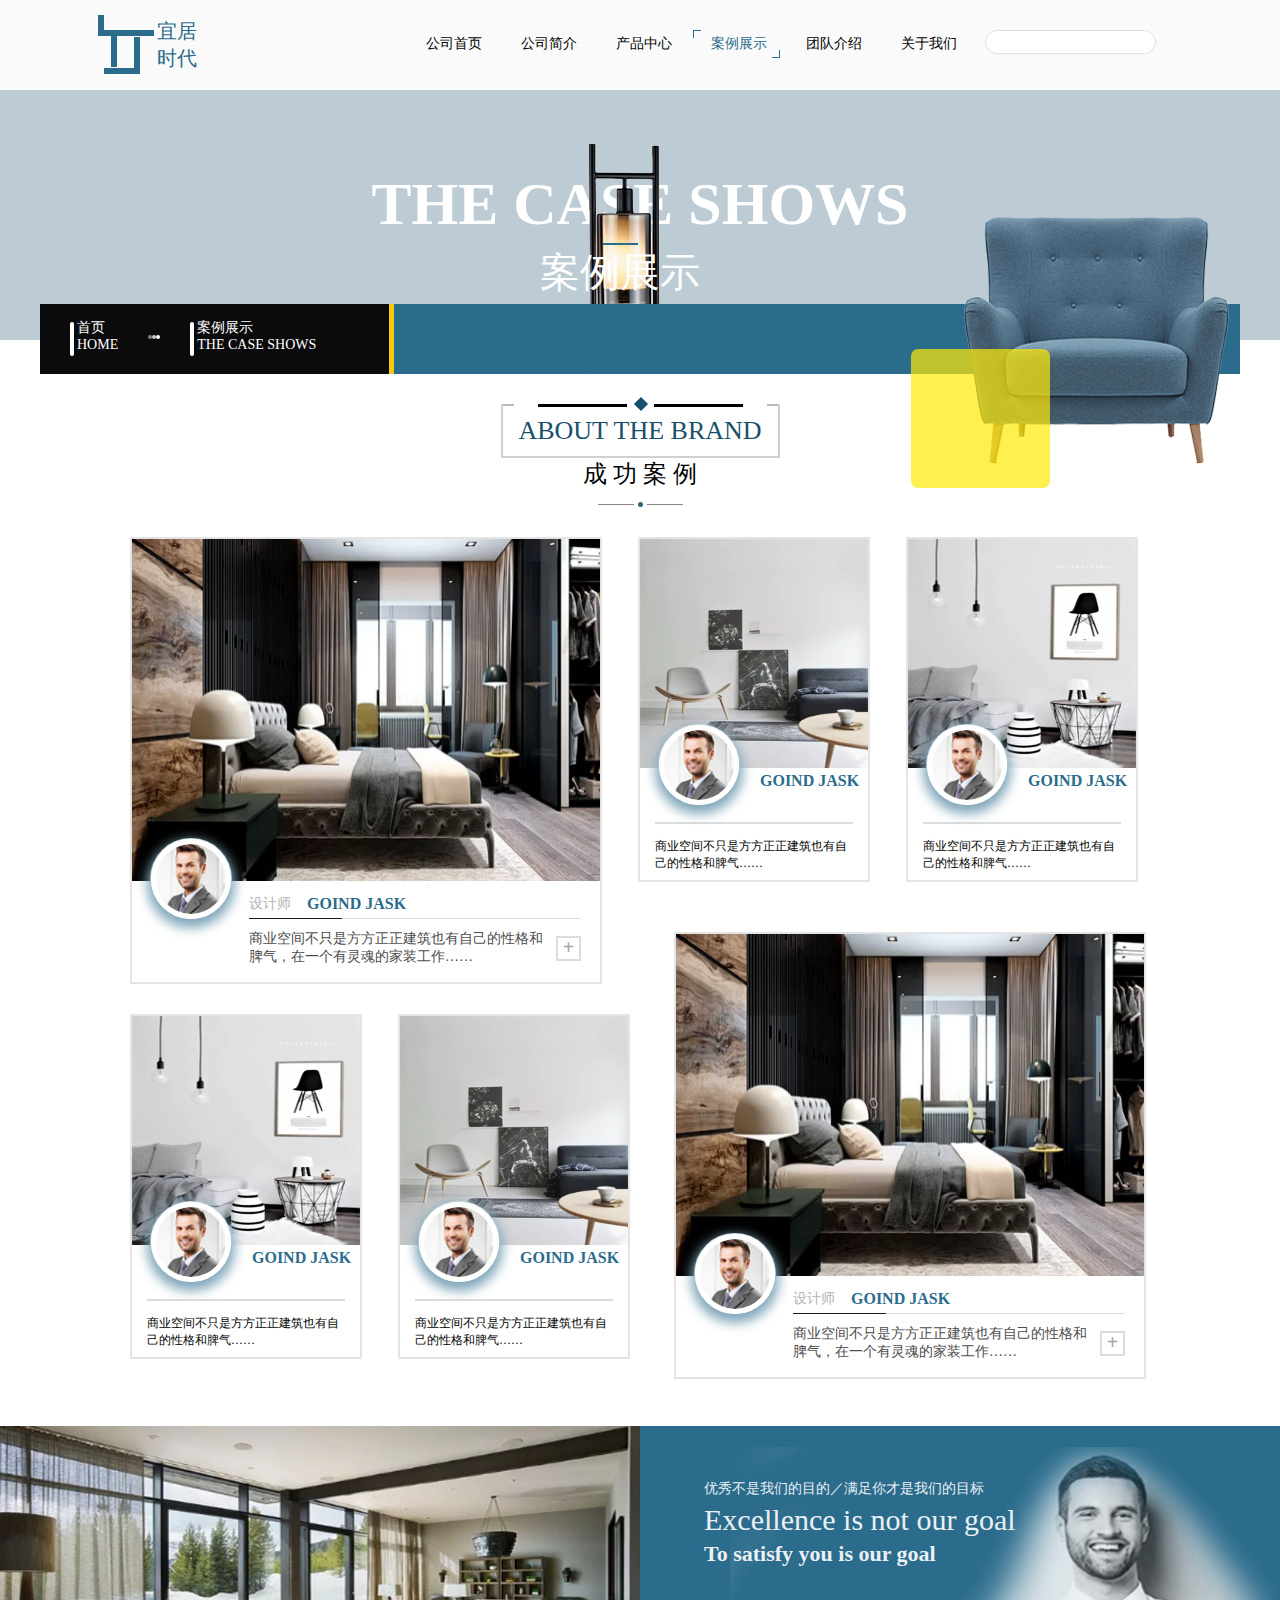
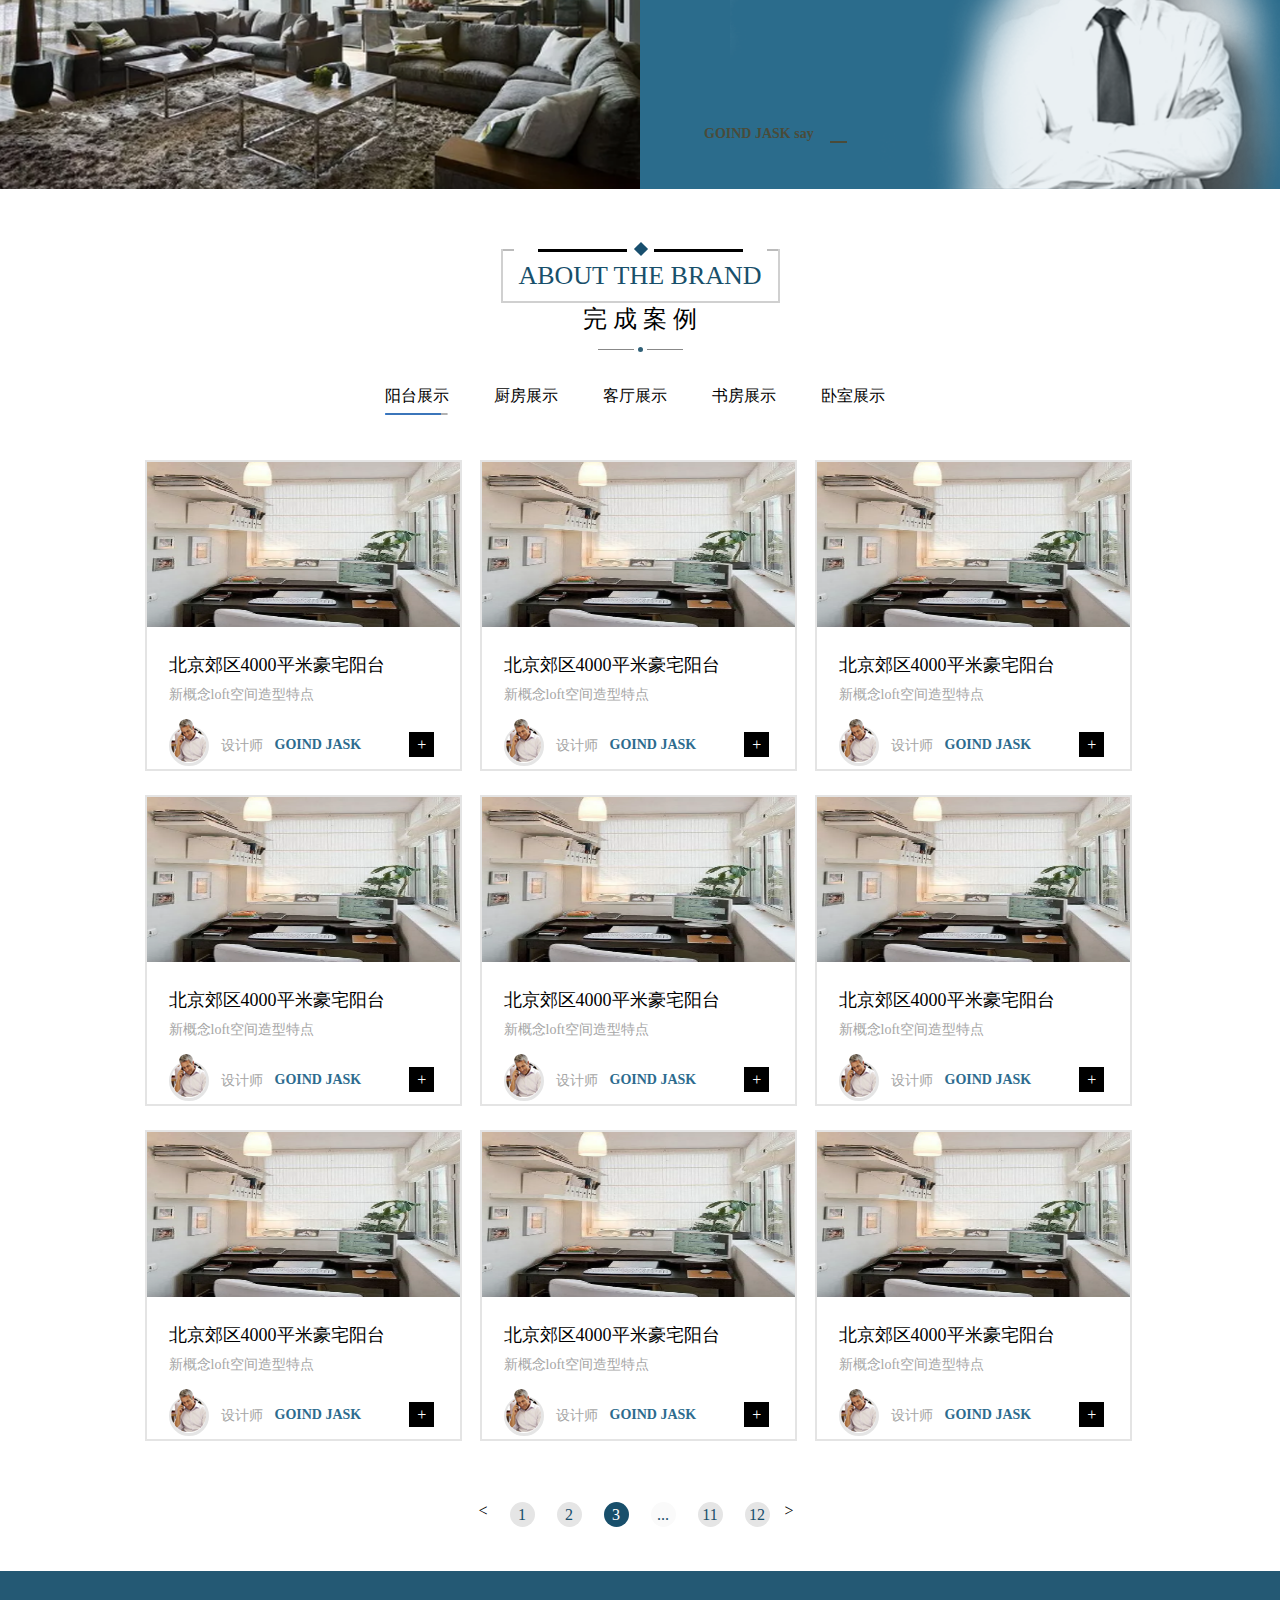
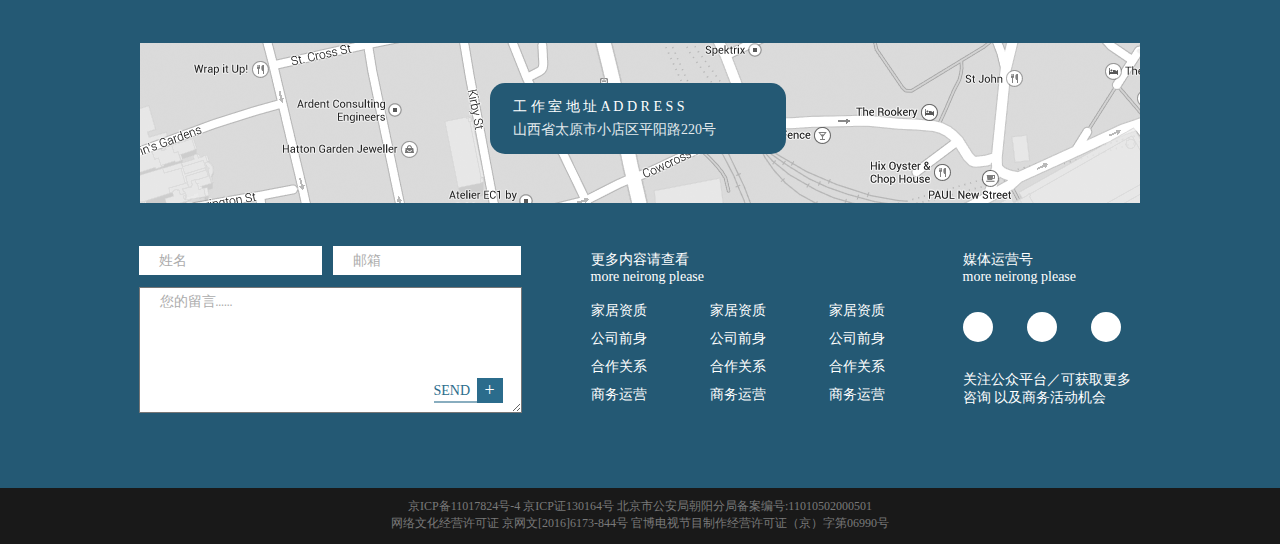
==== commit a4ad1b12: "1" ====
--- a/anli.html
+++ b/anli.html
@@ -209,18 +209,22 @@
 		</div>
 	</div>
 	<div class="datu">
-		<img src="img/datu1.png" alt="" class="datu_img1">
-		<img src="img/datu2.png" alt="" class="datu_img2">
-		<div class="datu_right"></div>
-		<div class="datuzi">
-			<p>优秀不是我们的目的／满足你才是我们的目标</p>
-			<h4>Excellence is not  our goal</h4>
-			<h5>To satisfy you is our goal</h5>
-		</div>
-		<div class="datuxz">
-			<p>GOIND JASK  say</p>
-		</div>
-		<div class="datu_tiao"></div>
+		<div class="datu_left">
+			<img src="img/datu1.png" alt="" class="datu_img1">
+		</div>
+		<!--<img src="img/datu1.png" alt="" class="datu_img1">-->
+		<div class="datu_right">
+			<div class="datuzi">
+				<p>优秀不是我们的目的／满足你才是我们的目标</p>
+				<h4>Excellence is not  our goal</h4>
+				<h5>To satisfy you is our goal</h5>
+			</div>
+			<img src="img/datu2.png" alt="" class="datu_img2">
+			<div class="datuxz">
+				<p>GOIND JASK  say</p>
+			</div>
+			<div class="datu_tiao"></div>
+		</div>
 	</div>
 	
 	<!-- 成功案例结束 -->
--- a/css/anli.css
+++ b/css/anli.css
@@ -512,18 +512,27 @@
 	position: relative;
 	background-color:#2B6C8C;
 }
+.datu_left{
+	width: 50%;
+	height: 100%;
+	float: left;
+	background: url("../img/datu1.png");
+	background-size: cover;
+	background-repeat: no-repeat;
+}
 .datu_img1{
-	width: 651px;
+	display: block;
+	width: 100%;
 	height: 100%;
 	float: left;
 }
 .datu_right{
-	width: 710px;
+	width:50%;
 	height: 100%;
 	background-color: #2B6C8C;
-	position: absolute;
-	top: 0;
-	left: 651px;
+	position: relative;
+	/*top: 0;*/
+	/*left: 651px;*/
 	opacity: 0.9;
 	float: left;
 }
@@ -538,7 +547,7 @@
 	width: 358px;
 	height: 139px;
 	position: absolute;
-	left: 694px;
+	left: 64px;
 	top: 54px;
 }
 .datuzi p{
@@ -557,10 +566,10 @@
 	margin-top: 4px;
 }
 .datuxz{
-	width: 128px;
+	/*width: 128px;*/
 	height: 15px;
 	position: absolute;
-	left: 694px;
+	left: 64px;
 	top: 300px;
 }
 .datuxz p{
@@ -572,7 +581,7 @@
 	width: 17px;
 	height: 2px;
 	position: absolute;
-	left:819px;
+	left: 190px;
 	top: 315px;
 	background-color: #4E4831;
 }
@@ -796,6 +805,8 @@
 	height: 126px;
 	max-width:383px ;
 	max-height: 126px;
+	min-width:383px ;
+	min-height: 126px;
 	margin-top: 12px;
 }
 .map_jt{
